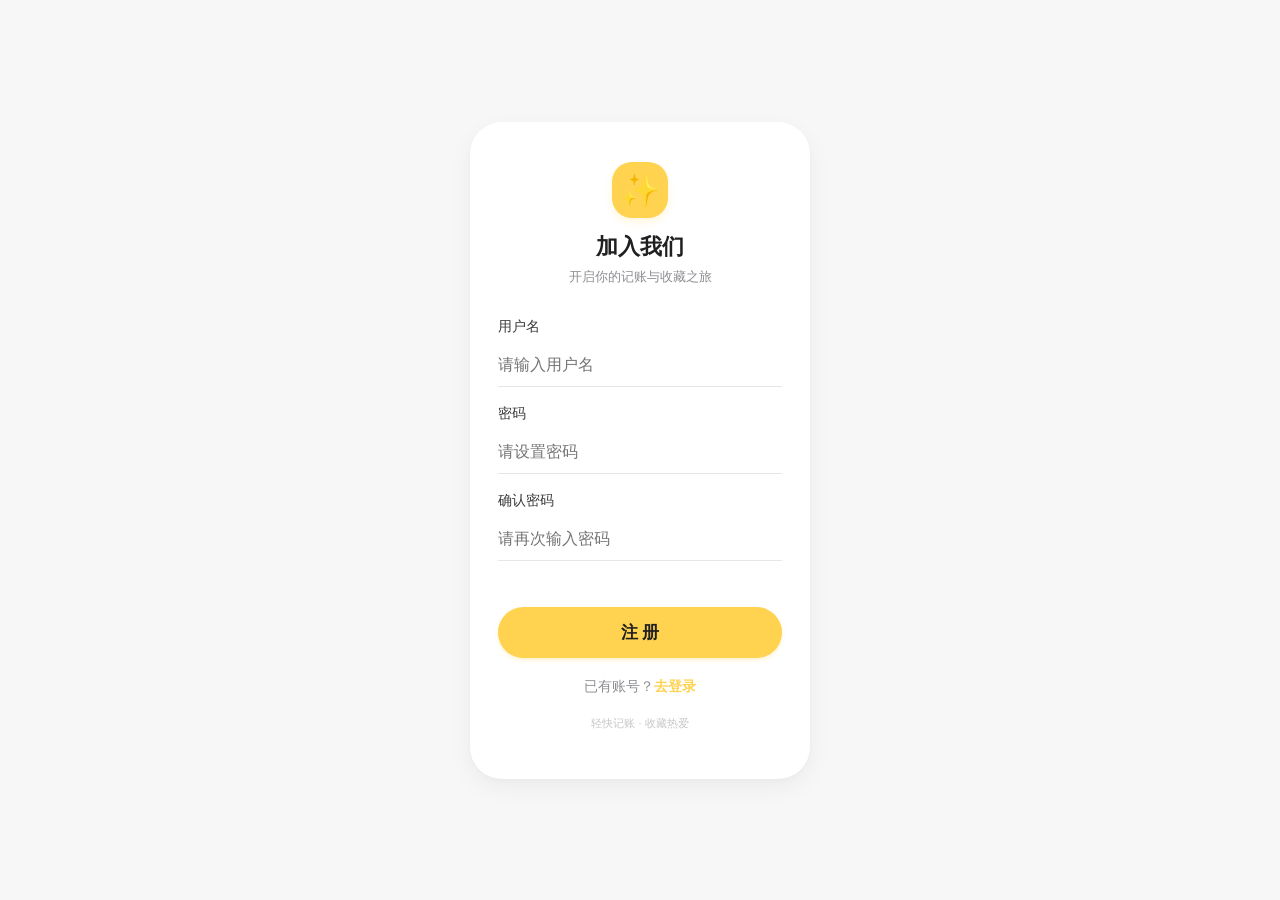
==== index.html @ fce46756 "Create index.html" ====
<!DOCTYPE html>
<html>
<head>
    <meta http-equiv="refresh" content="0; url=/frontend/register.html">
    <title>我的账本</title>
</head>
<body>
    <p>正在跳转，请稍候...</p>
    <p>如果没有自动跳转，请<a href="/frontend/register.html">点击这里</a></p>
</body>
</html>
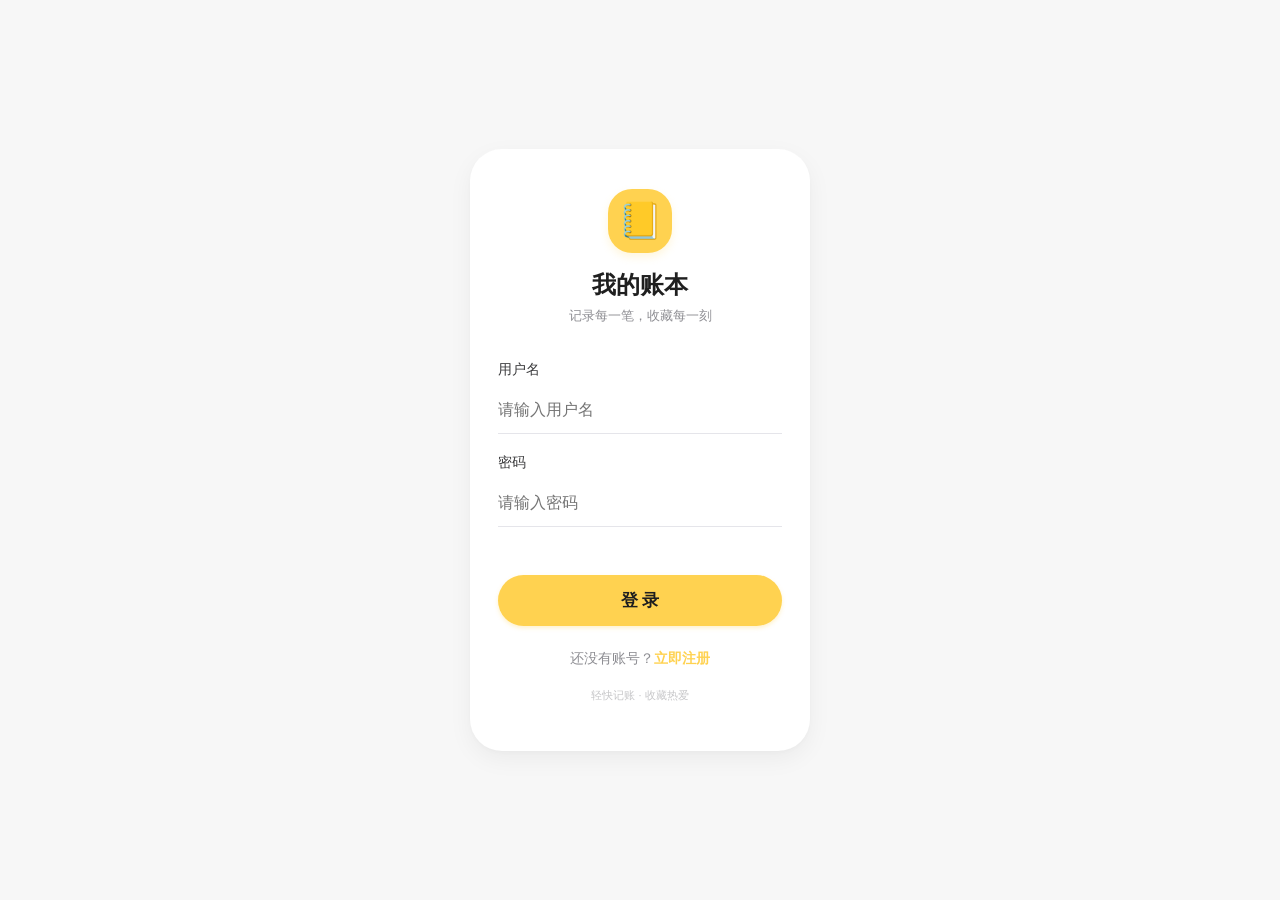
==== commit e0645611: "Update index.html" ====
--- a/index.html
+++ b/index.html
@@ -1,11 +1,12 @@
 <!DOCTYPE html>
 <html>
 <head>
-    <meta http-equiv="refresh" content="0; url=/frontend/register.html">
+    <meta charset="UTF-8">
+    <meta http-equiv="refresh" content="0; url=/frontend/login.html">
     <title>我的账本</title>
 </head>
 <body>
     <p>正在跳转，请稍候...</p>
-    <p>如果没有自动跳转，请<a href="/frontend/register.html">点击这里</a></p>
+    <p>如果没有自动跳转，请<a href="/frontend/login.html">点击这里</a></p>
 </body>
 </html>
